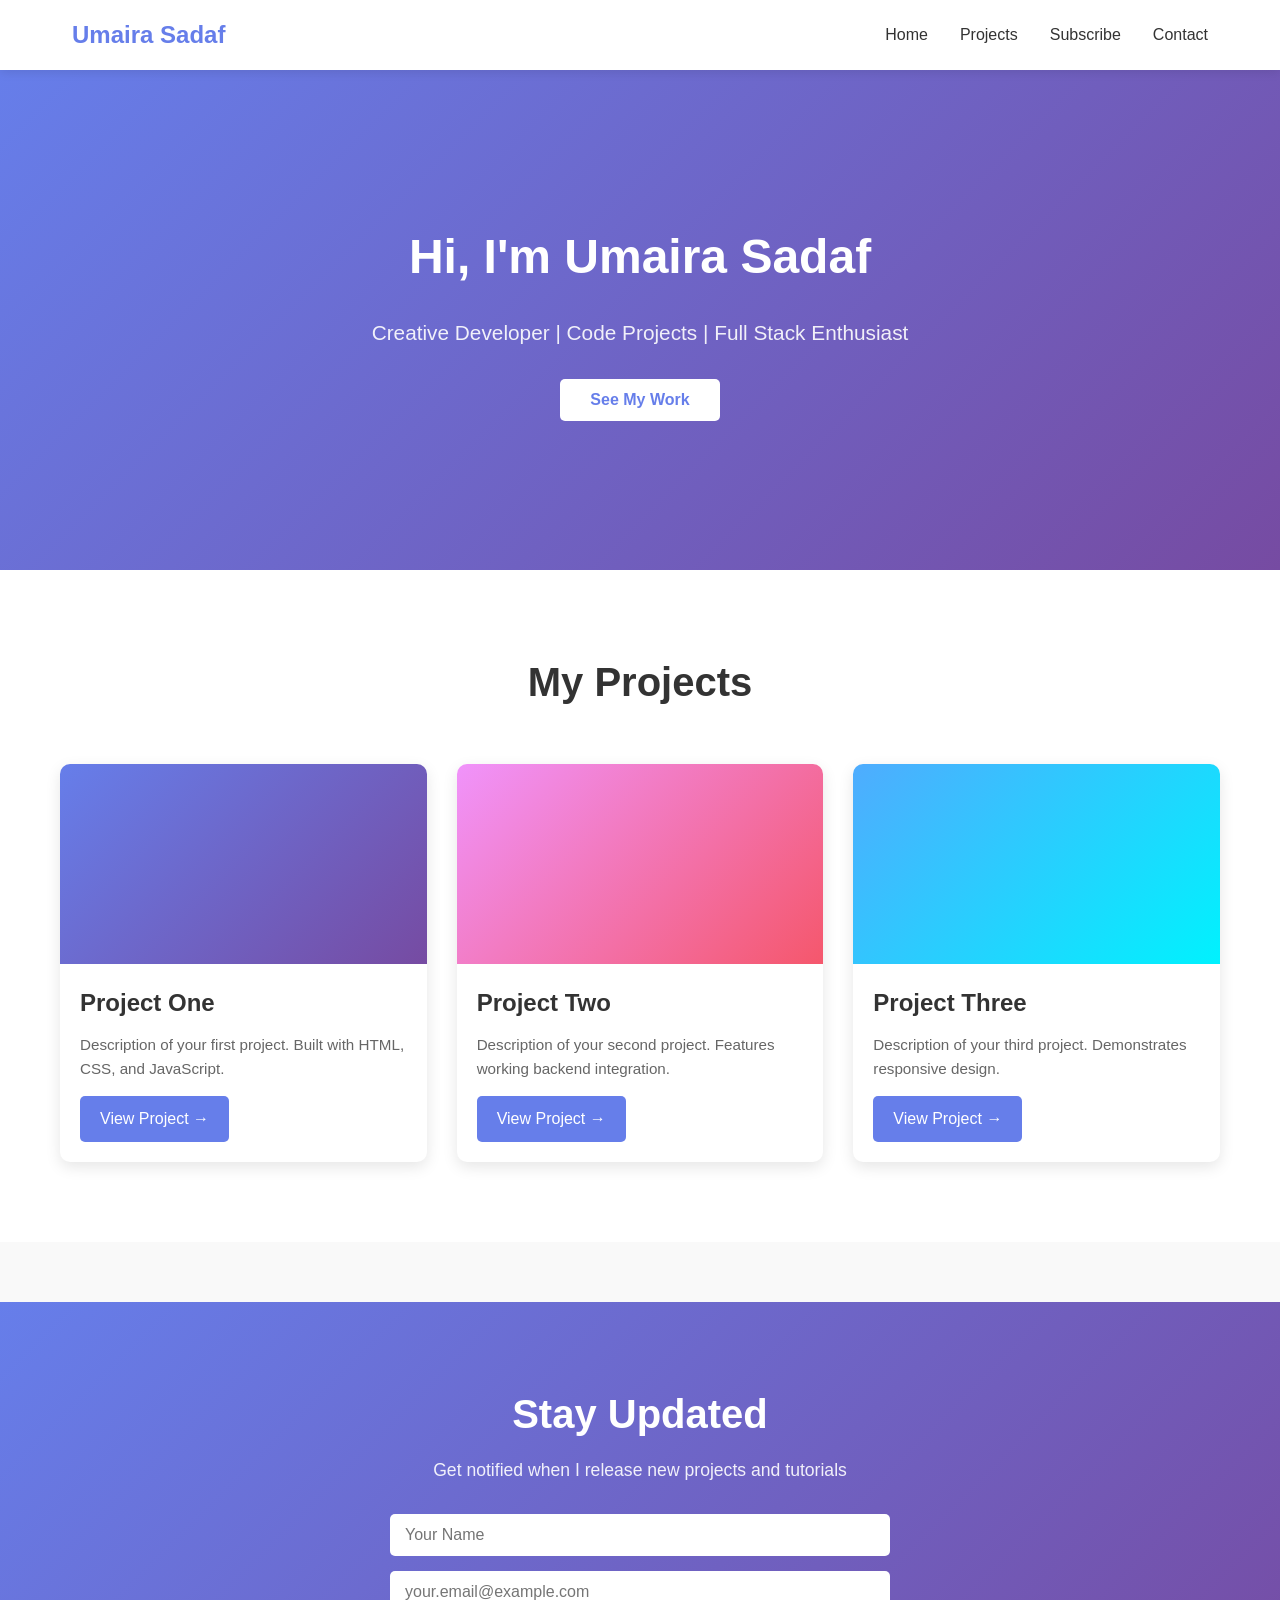
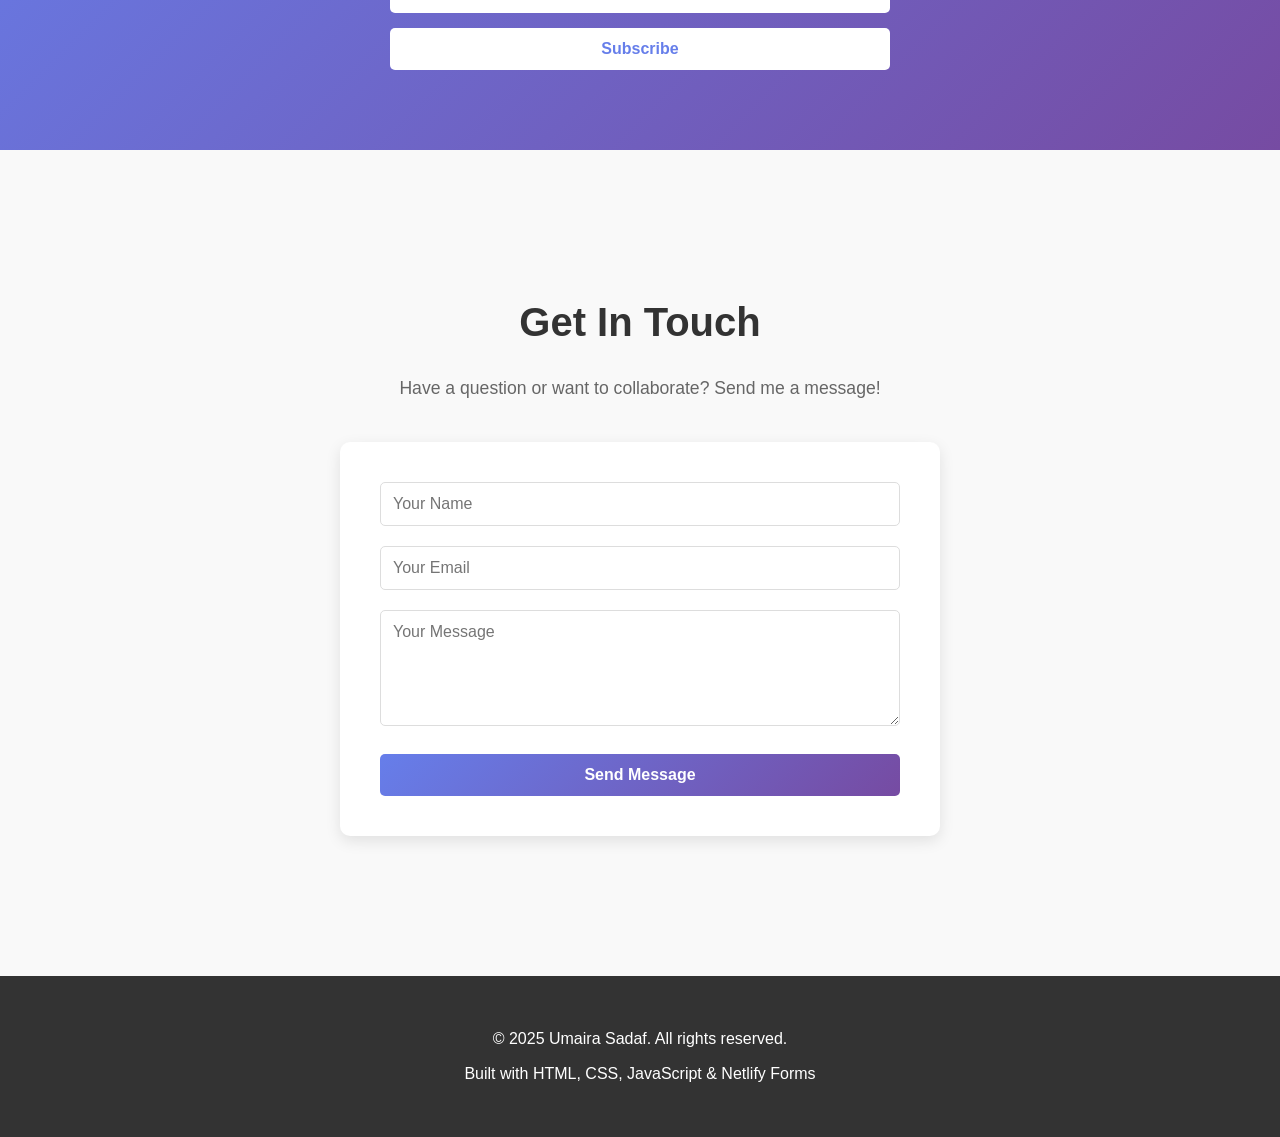
==== index.html @ 4f714f37 "Add files via upload" ====
<!DOCTYPE html>
<html lang="en">
<head>
    <meta charset="UTF-8">
    <meta name="viewport" content="width=device-width, initial-scale=1.0">
    <title>Umaira Sadaf | Creative Portfolio with Working Email Capture</title>
    <link rel="stylesheet" href="styles.css">
</head>
<body>

    <!-- HEADER -->
    <header class="header">
        <nav class="navbar">
            <div class="logo">Umaira Sadaf</div>
            <ul class="nav-links">
                <li><a href="#home">Home</a></li>
                <li><a href="#projects">Projects</a></li>
                <li><a href="#subscribe">Subscribe</a></li>
                <li><a href="#contact">Contact</a></li>
            </ul>
        </nav>
    </header>

    <!-- HERO SECTION -->
    <section id="home" class="hero">
        <div class="hero-content">
            <h1>Hi, I'm Umaira Sadaf</h1>
            <p>Creative Developer | Code Projects | Full Stack Enthusiast</p>
            <button class="cta-button">See My Work</button>
        </div>
    </section>

    <!-- PROJECTS SECTION -->
    <section id="projects" class="projects">
        <div class="container">
            <h2>My Projects</h2>
            <div class="projects-grid">
                
                <div class="project-card">
                    <div class="project-image" style="background: linear-gradient(135deg, #667eea 0%, #764ba2 100%);"></div>
                    <h3>Project One</h3>
                    <p>Description of your first project. Built with HTML, CSS, and JavaScript.</p>
                    <a href="#" class="project-link">View Project →</a>
                </div>

                <div class="project-card">
                    <div class="project-image" style="background: linear-gradient(135deg, #f093fb 0%, #f5576c 100%);"></div>
                    <h3>Project Two</h3>
                    <p>Description of your second project. Features working backend integration.</p>
                    <a href="#" class="project-link">View Project →</a>
                </div>

                <div class="project-card">
                    <div class="project-image" style="background: linear-gradient(135deg, #4facfe 0%, #00f2fe 100%);"></div>
                    <h3>Project Three</h3>
                    <p>Description of your third project. Demonstrates responsive design.</p>
                    <a href="#" class="project-link">View Project →</a>
                </div>

            </div>
        </div>
    </section>

    <!-- SUBSCRIBE SECTION -->
    <section id="subscribe" class="subscribe-section">
        <div class="subscribe-container">
            <h2>Stay Updated</h2>
            <p>Get notified when I release new projects and tutorials</p>
            
            <form name="subscribe" method="POST" netlify id="subscribeform">
                <div class="form-group">
                    <input 
                        type="text" 
                        id="name" 
                        name="name" 
                        placeholder="Your Name" 
                        required>
                </div>
                
                <div class="form-group">
                    <input 
                        type="email" 
                        id="email" 
                        name="email" 
                        placeholder="your.email@example.com" 
                        required>
                </div>
                
                <button type="submit" class="subscribe-btn">Subscribe</button>
            </form>
            
            <div class="success-message" id="successMessage" style="display: none;">
                ✓ Thanks for subscribing! You'll hear from me soon.
            </div>
        </div>
    </section>

    <!-- CONTACT SECTION (OPTIONAL) -->
    <section id="contact" class="contact">
        <div class="container">
            <h2>Get In Touch</h2>
            <p>Have a question or want to collaborate? Send me a message!</p>
            
            <form name="contact" method="POST" netlify>
                <div class="form-group">
                    <input type="text" name="name" placeholder="Your Name" required>
                </div>
                <div class="form-group">
                    <input type="email" name="email" placeholder="Your Email" required>
                </div>
                <div class="form-group">
                    <textarea name="message" placeholder="Your Message" rows="5" required></textarea>
                </div>
                <button type="submit" class="submit-btn">Send Message</button>
            </form>
        </div>
    </section>

    <!-- FOOTER -->
    <footer class="footer">
        <div class="container">
            <p>&copy; 2025 Umaira Sadaf. All rights reserved.</p>
            <p>Built with HTML, CSS, JavaScript & Netlify Forms</p>
        </div>
    </footer>

    <!-- JAVASCRIPT -->
    <script src="script.js"></script>

</body>
</html>
---- styles.css ----
/* ============================================
   GENERAL STYLES
   ============================================ */

* {
    margin: 0;
    padding: 0;
    box-sizing: border-box;
}

body {
    font-family: 'Segoe UI', Tahoma, Geneva, Verdana, sans-serif;
    line-height: 1.6;
    color: #333;
    background: #f9f9f9;
}

.container {
    max-width: 1200px;
    margin: 0 auto;
    padding: 0 20px;
}

/* ============================================
   HEADER & NAVIGATION
   ============================================ */

.header {
    background: white;
    box-shadow: 0 2px 10px rgba(0,0,0,0.1);
    position: sticky;
    top: 0;
    z-index: 100;
}

.navbar {
    display: flex;
    justify-content: space-between;
    align-items: center;
    padding: 1rem 2rem;
    max-width: 1200px;
    margin: 0 auto;
}

.logo {
    font-size: 1.5em;
    font-weight: bold;
    color: #667eea;
}

.nav-links {
    display: flex;
    list-style: none;
    gap: 2rem;
}

.nav-links a {
    text-decoration: none;
    color: #333;
    font-weight: 500;
    transition: color 0.3s;
}

.nav-links a:hover {
    color: #667eea;
}

/* ============================================
   HERO SECTION
   ============================================ */

.hero {
    background: linear-gradient(135deg, #667eea 0%, #764ba2 100%);
    color: white;
    padding: 100px 20px;
    text-align: center;
    min-height: 500px;
    display: flex;
    align-items: center;
    justify-content: center;
}

.hero-content h1 {
    font-size: 3em;
    margin-bottom: 20px;
    animation: fadeInUp 1s ease;
}

.hero-content p {
    font-size: 1.3em;
    margin-bottom: 30px;
    opacity: 0.9;
    animation: fadeInUp 1.2s ease;
}

.cta-button {
    padding: 12px 30px;
    background: white;
    color: #667eea;
    border: none;
    border-radius: 5px;
    font-size: 1em;
    font-weight: bold;
    cursor: pointer;
    transition: transform 0.3s, box-shadow 0.3s;
}

.cta-button:hover {
    transform: translateY(-3px);
    box-shadow: 0 10px 20px rgba(0,0,0,0.2);
}

@keyframes fadeInUp {
    from {
        opacity: 0;
        transform: translateY(30px);
    }
    to {
        opacity: 1;
        transform: translateY(0);
    }
}

/* ============================================
   PROJECTS SECTION
   ============================================ */

.projects {
    padding: 80px 20px;
    background: white;
}

.projects h2 {
    text-align: center;
    font-size: 2.5em;
    margin-bottom: 50px;
    color: #333;
}

.projects-grid {
    display: grid;
    grid-template-columns: repeat(auto-fit, minmax(300px, 1fr));
    gap: 30px;
}

.project-card {
    background: white;
    border-radius: 10px;
    overflow: hidden;
    box-shadow: 0 5px 15px rgba(0,0,0,0.1);
    transition: transform 0.3s, box-shadow 0.3s;
}

.project-card:hover {
    transform: translateY(-10px);
    box-shadow: 0 10px 25px rgba(0,0,0,0.15);
}

.project-image {
    height: 200px;
    background: linear-gradient(135deg, #667eea 0%, #764ba2 100%);
}

.project-card h3 {
    padding: 20px 20px 10px;
    color: #333;
    font-size: 1.5em;
}

.project-card p {
    padding: 0 20px 15px;
    color: #666;
    font-size: 0.95em;
}

.project-link {
    display: inline-block;
    padding: 10px 20px;
    margin: 0 20px 20px 20px;
    background: #667eea;
    color: white;
    text-decoration: none;
    border-radius: 5px;
    transition: background 0.3s;
}

.project-link:hover {
    background: #764ba2;
}

/* ============================================
   SUBSCRIBE SECTION
   ============================================ */

.subscribe-section {
    background: linear-gradient(135deg, #667eea 0%, #764ba2 100%);
    padding: 80px 20px;
    text-align: center;
    margin: 60px 0;
}

.subscribe-container {
    max-width: 500px;
    margin: 0 auto;
}

.subscribe-section h2 {
    color: white;
    font-size: 2.5em;
    margin-bottom: 10px;
}

.subscribe-section p {
    color: rgba(255, 255, 255, 0.9);
    font-size: 1.1em;
    margin-bottom: 30px;
}

.form-group {
    margin-bottom: 15px;
}

.subscribe-section input {
    width: 100%;
    padding: 12px 15px;
    border: none;
    border-radius: 5px;
    font-size: 1em;
    box-sizing: border-box;
    transition: box-shadow 0.3s;
}

.subscribe-section input:focus {
    outline: none;
    box-shadow: 0 0 10px rgba(255, 255, 255, 0.3);
}

.subscribe-btn {
    width: 100%;
    padding: 12px;
    background: white;
    color: #667eea;
    border: none;
    border-radius: 5px;
    font-weight: bold;
    font-size: 1em;
    cursor: pointer;
    transition: transform 0.2s, box-shadow 0.3s;
}

.subscribe-btn:hover {
    transform: translateY(-2px);
    box-shadow: 0 5px 15px rgba(0,0,0,0.2);
}

.success-message {
    color: #4ade80;
    font-weight: bold;
    margin-top: 20px;
    font-size: 1.1em;
}

/* ============================================
   CONTACT SECTION
   ============================================ */

.contact {
    padding: 80px 20px;
    background: #f9f9f9;
}

.contact h2 {
    text-align: center;
    font-size: 2.5em;
    margin-bottom: 20px;
    color: #333;
}

.contact p {
    text-align: center;
    margin-bottom: 40px;
    color: #666;
    font-size: 1.1em;
}

.contact form {
    max-width: 600px;
    margin: 0 auto;
    background: white;
    padding: 40px;
    border-radius: 10px;
    box-shadow: 0 5px 15px rgba(0,0,0,0.1);
}

.contact .form-group {
    margin-bottom: 20px;
}

.contact input,
.contact textarea {
    width: 100%;
    padding: 12px;
    border: 1px solid #ddd;
    border-radius: 5px;
    font-size: 1em;
    font-family: inherit;
    transition: border-color 0.3s;
}

.contact input:focus,
.contact textarea:focus {
    outline: none;
    border-color: #667eea;
    box-shadow: 0 0 5px rgba(102, 126, 234, 0.1);
}

.submit-btn {
    width: 100%;
    padding: 12px;
    background: linear-gradient(135deg, #667eea 0%, #764ba2 100%);
    color: white;
    border: none;
    border-radius: 5px;
    font-weight: bold;
    font-size: 1em;
    cursor: pointer;
    transition: transform 0.3s, box-shadow 0.3s;
}

.submit-btn:hover {
    transform: translateY(-2px);
    box-shadow: 0 5px 15px rgba(102, 126, 234, 0.3);
}

/* ============================================
   FOOTER
   ============================================ */

.footer {
    background: #333;
    color: white;
    text-align: center;
    padding: 40px 20px;
    margin-top: 60px;
}

.footer p {
    margin: 10px 0;
}

/* ============================================
   RESPONSIVE DESIGN
   ============================================ */

@media (max-width: 768px) {
    .nav-links {
        gap: 1rem;
        font-size: 0.9em;
    }

    .hero-content h1 {
        font-size: 2em;
    }

    .hero-content p {
        font-size: 1em;
    }

    .projects h2,
    .contact h2,
    .subscribe-section h2 {
        font-size: 1.8em;
    }

    .projects-grid {
        grid-template-columns: 1fr;
    }

    .contact form {
        padding: 20px;
    }
}

@media (max-width: 480px) {
    .logo {
        font-size: 1.2em;
    }

    .nav-links {
        gap: 0.5rem;
        font-size: 0.8em;
    }

    .hero-content h1 {
        font-size: 1.5em;
    }

    .hero-content p {
        font-size: 0.9em;
    }
}
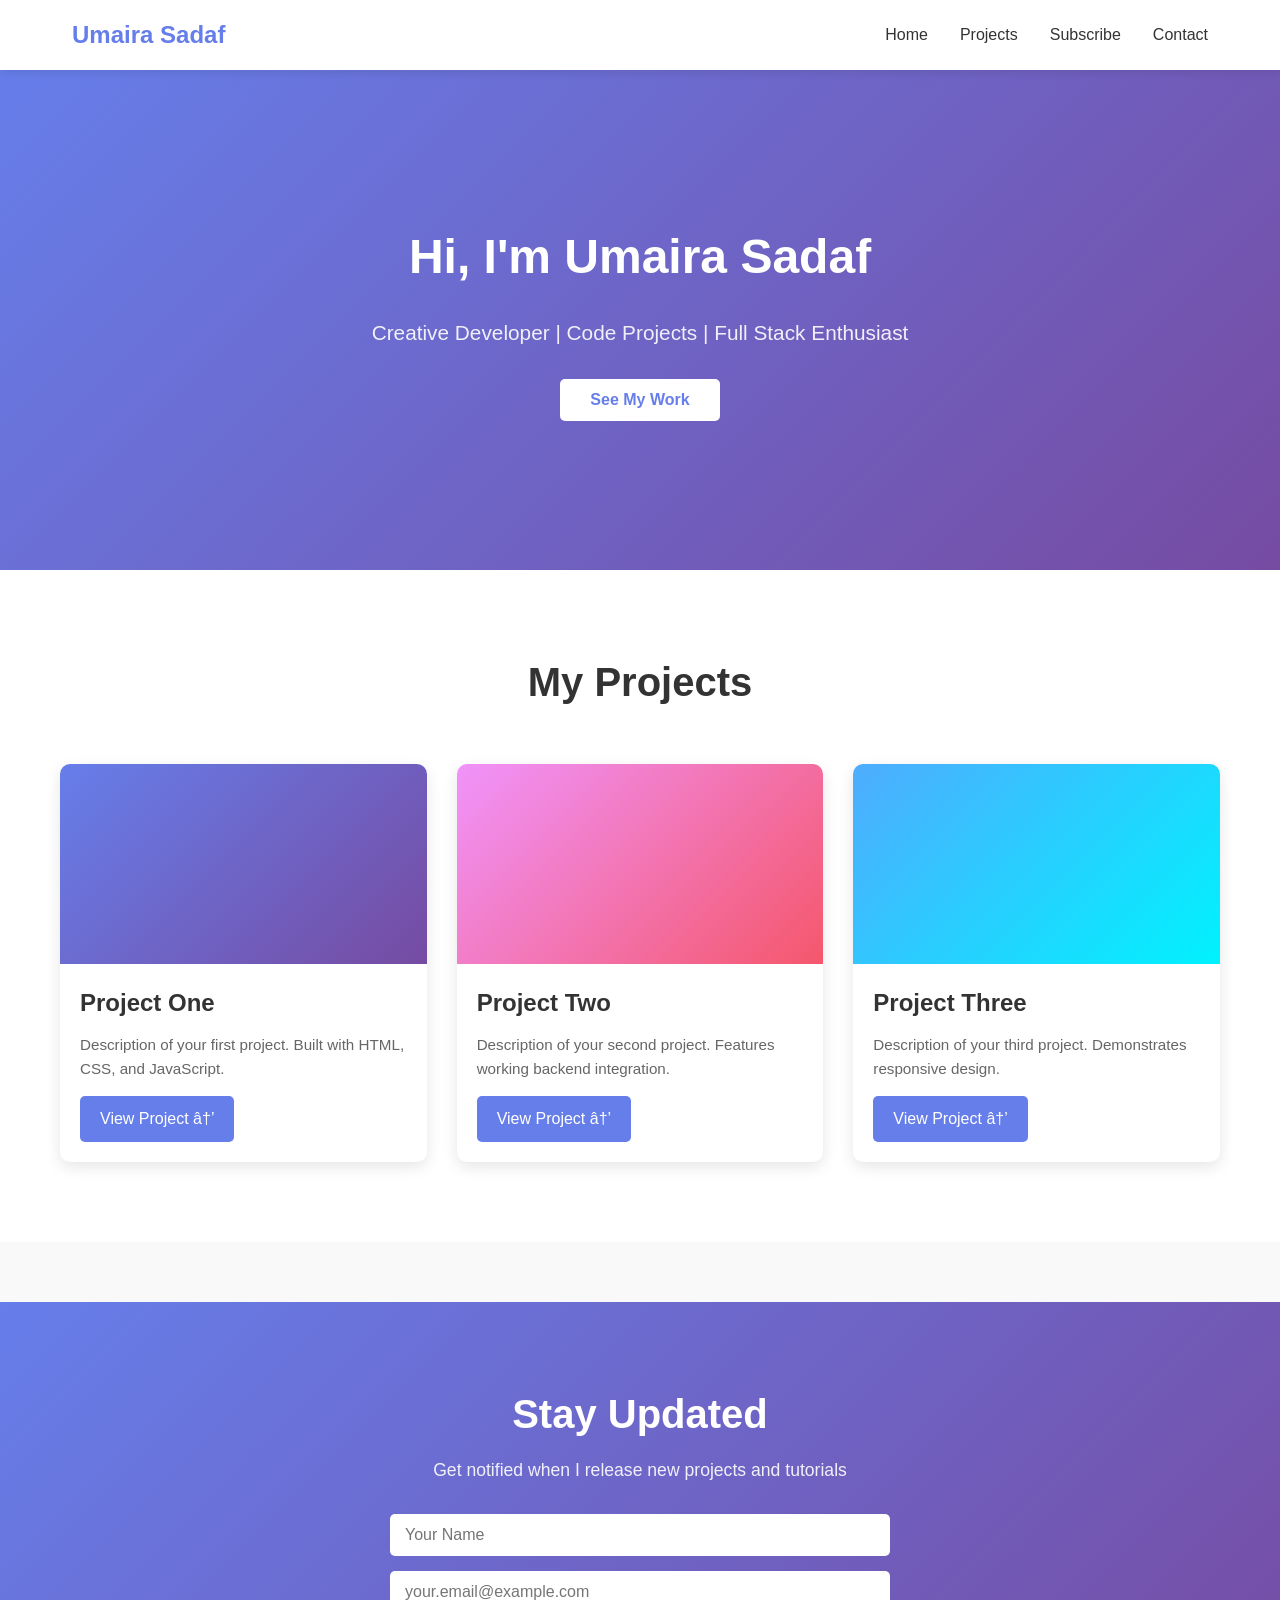
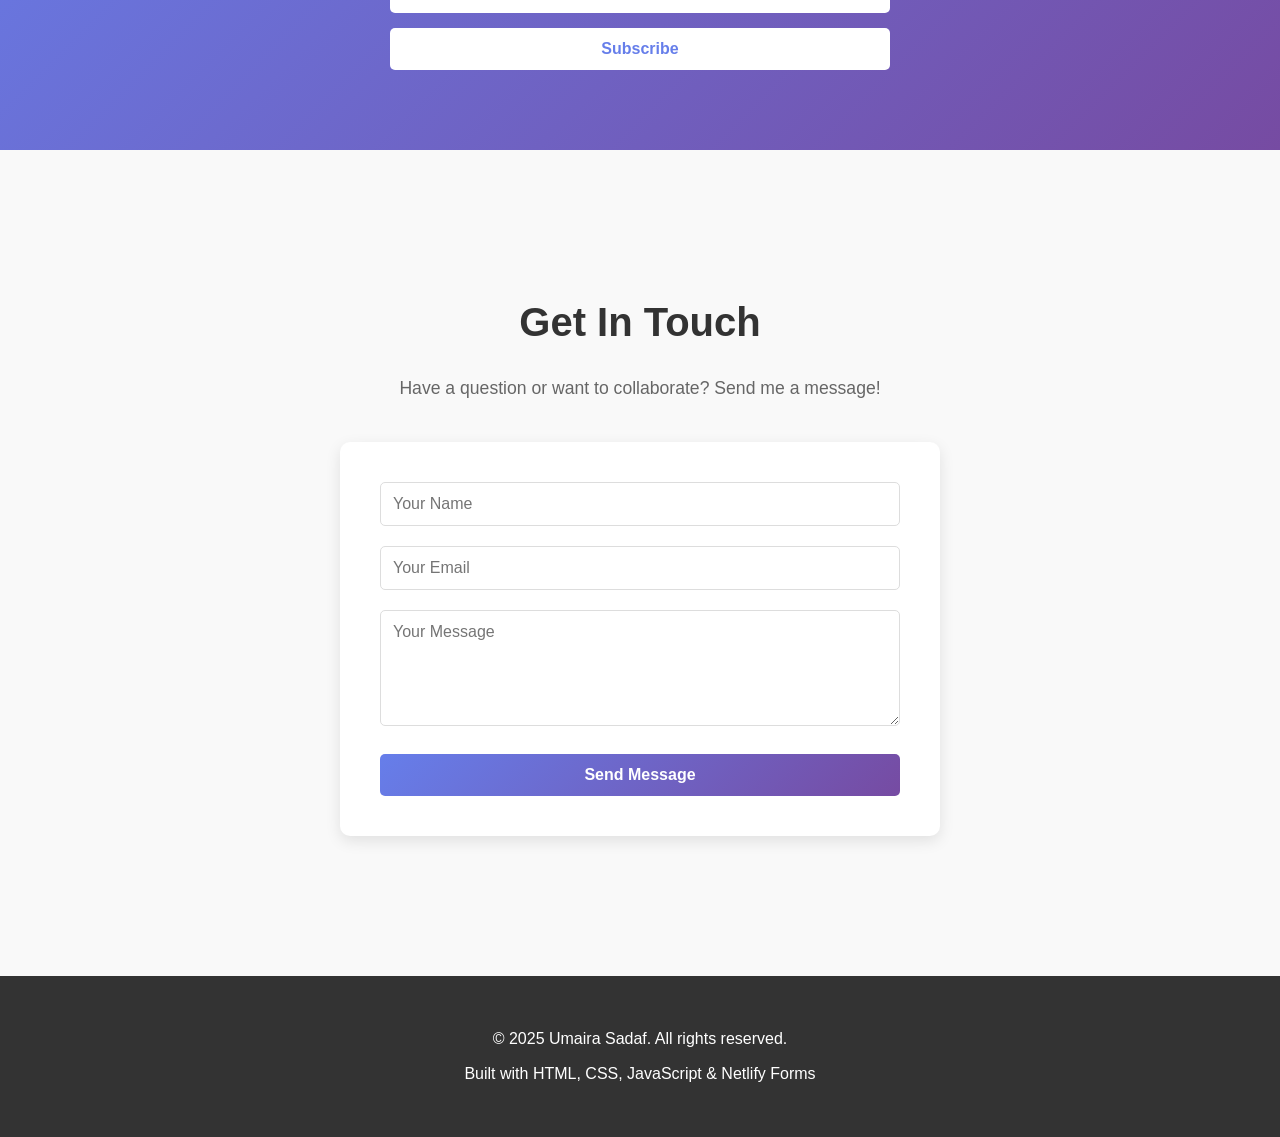
==== commit faee665c: "Enhance SEO with meta tags in index.html Added SEO meta tags for better search visibility." ====
--- a/index.html
+++ b/index.html
@@ -1,8 +1,23 @@
 <!DOCTYPE html>
 <html lang="en">
-<head>
+<head
+    
     <meta charset="UTF-8">
     <meta name="viewport" content="width=device-width, initial-scale=1.0">
+    
+    <!-- ADD THESE SEO TAGS: -->
+    <title>Umaira Sadaf | Creative Portfolio & AI Projects</title>
+    <meta name="description" content="Portfolio featuring working projects, email capture forms, and AI agents. Umaira Sadaf - Full Stack Developer.">
+    <meta name="keywords" content="portfolio, developer, AI, projects, web development">
+    <meta name="author" content="Umaira Sadaf">
+    
+    <!-- Social Share Preview -->
+    <meta property="og:title" content="Umaira Sadaf | Creative Portfolio">
+    <meta property="og:description" content="Check out my working projects and AI agents">
+    <meta property="og:image" content="https://myportfolio-umairasadaf-6u159k.netlify.app/preview.png">
+    <meta property="og:url" content="https://myportfolio-umairasadaf-6u159k.netlify.app">
+    
+
     <title>Umaira Sadaf | Creative Portfolio with Working Email Capture</title>
     <link rel="stylesheet" href="styles.css">
 </head>
